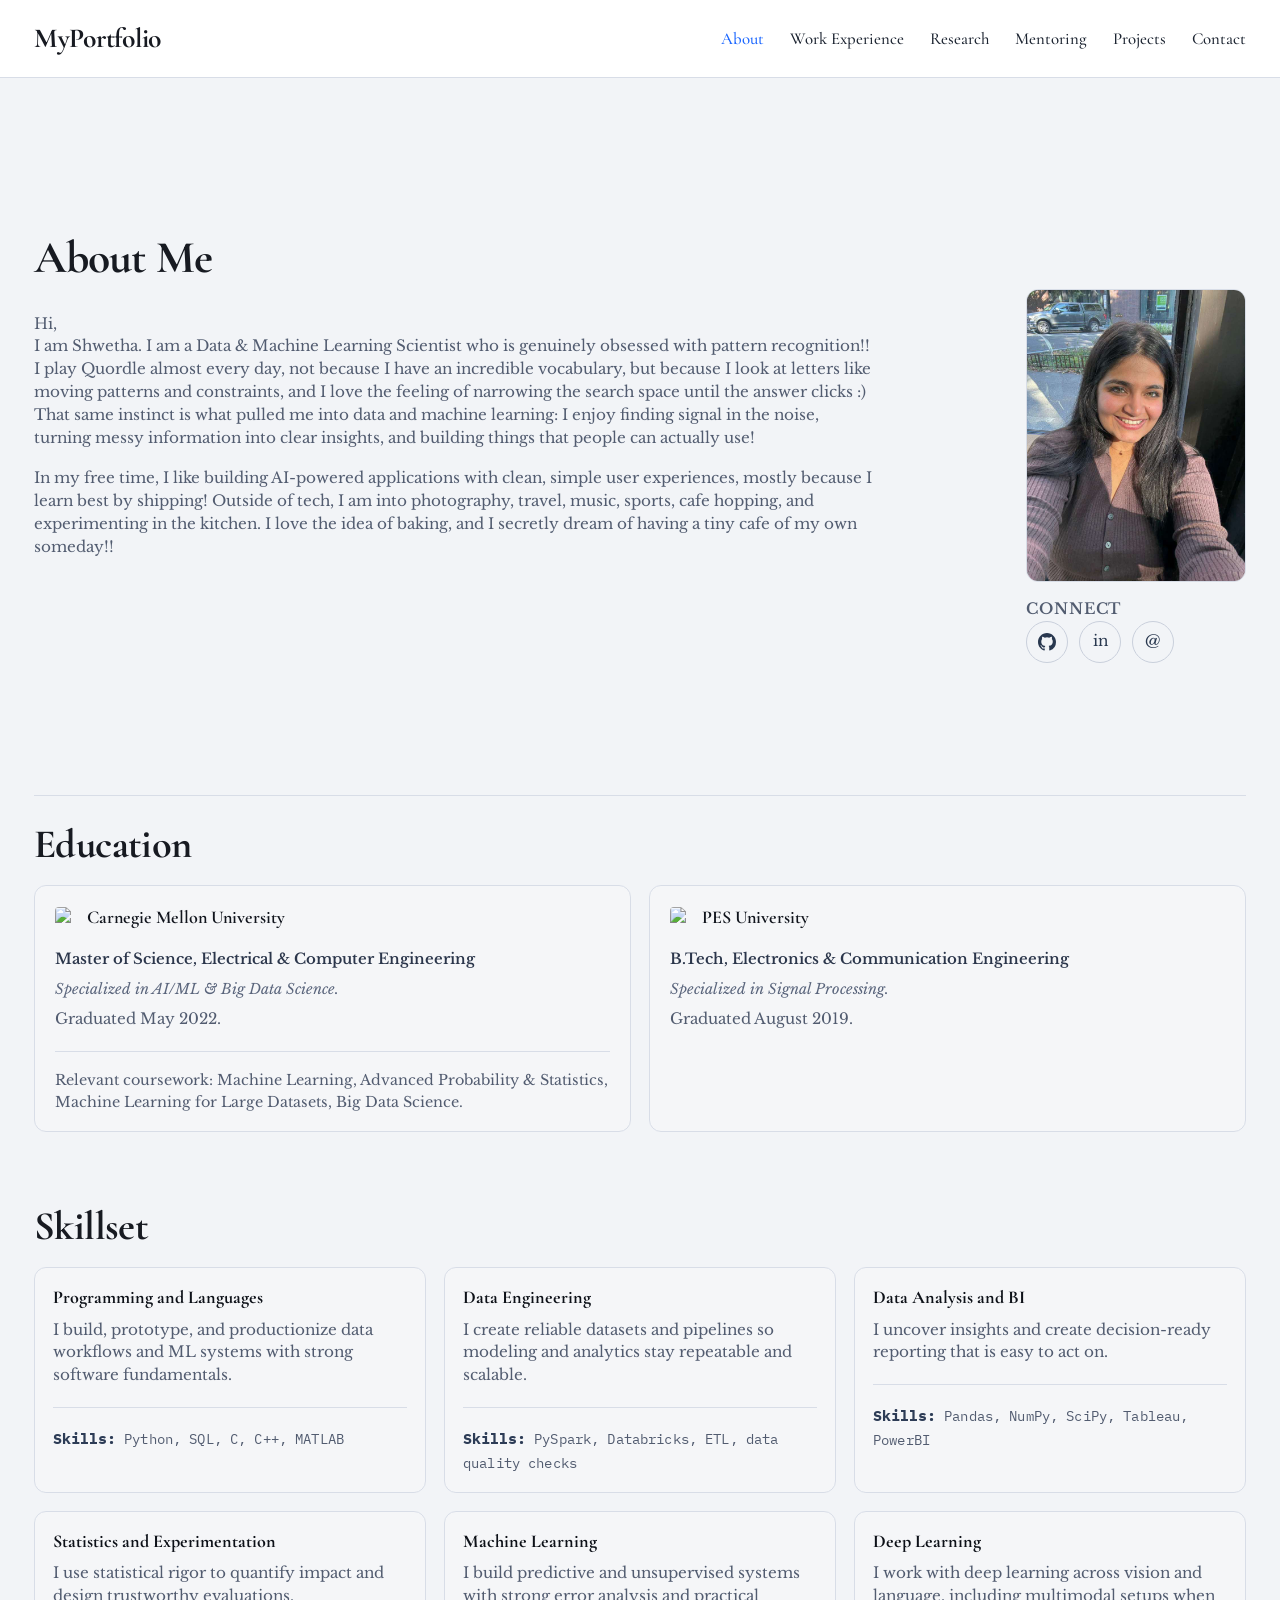
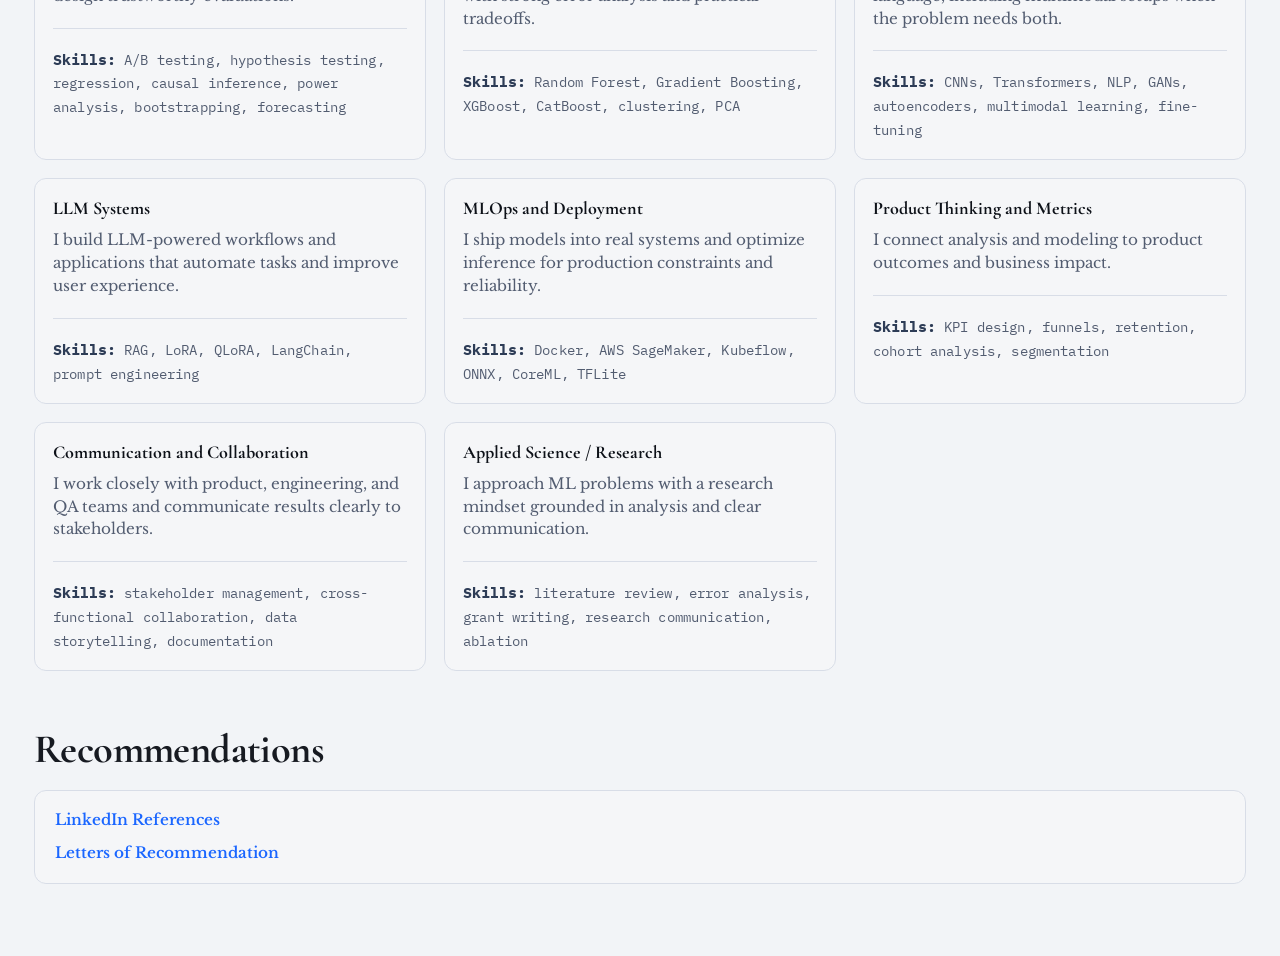
==== index.html @ 2f1eee90 "Initial portfolio site" ====
<!DOCTYPE html>
<html lang="en">
  <head>
    <meta charset="UTF-8" />
    <meta name="viewport" content="width=device-width, initial-scale=1.0" />
    <title>MyPortfolio | About</title>
    <link rel="preconnect" href="https://fonts.googleapis.com" />
    <link rel="preconnect" href="https://fonts.gstatic.com" crossorigin />
    <link
      href="https://fonts.googleapis.com/css2?family=Cormorant+Garamond:wght@500;600;700&family=IBM+Plex+Mono:wght@400;500&family=Libre+Baskerville:wght@400;700&display=swap"
      rel="stylesheet"
    />
    <link rel="stylesheet" href="assets/styles.css" />
  </head>
  <body class="home-page">
    <header class="site-header">
      <div class="header-inner">
        <a class="brand" href="index.html">MyPortfolio</a>
        <nav class="site-nav" aria-label="Primary">
          <a data-nav-link href="index.html">About</a>
          <a data-nav-link href="work-experience.html">Work Experience</a>
          <a data-nav-link href="research.html">Research</a>
          <a data-nav-link href="mentoring.html">Mentoring</a>
          <a data-nav-link href="projects.html">Projects</a>
          <a data-nav-link href="contact.html">Contact</a>
        </nav>
      </div>
    </header>

    <main class="page">
      <section class="hero">
        <div class="reveal">
          <h1>About Me</h1>
          <div class="about-copy">
            <p>
              Hi,<br />
              I am Shwetha. I am a Data &amp; Machine Learning Scientist who is genuinely obsessed with
              pattern recognition!! I play Quordle almost every day, not because I have an incredible
              vocabulary, but because I look at letters like moving patterns and constraints, and I love
              the feeling of narrowing the search space until the answer clicks :) That same instinct is
              what pulled me into data and machine learning: I enjoy finding signal in the noise, turning
              messy information into clear insights, and building things that people can actually use!
            </p>
            <p>
              In my free time, I like building AI-powered applications with clean, simple user
              experiences, mostly because I learn best by shipping! Outside of tech, I am into
              photography, travel, music, sports, cafe hopping, and experimenting in the kitchen. I love
              the idea of baking, and I secretly dream of having a tiny cafe of my own someday!!
            </p>
          </div>
        </div>
        <aside class="stack reveal">
          <div class="profile-photo-card">
            <img class="profile-photo" src="my_image.jpeg" alt="Shwetha profile photo" loading="eager" />
          </div>
          <div class="connect-card">
            <p class="eyebrow">Connect</p>
            <div class="icon-row">
              <a class="icon-link" href="https://github.com/trshwetha7" target="_blank" rel="noreferrer" aria-label="GitHub">
                <svg viewBox="0 0 16 16" aria-hidden="true">
                  <path d="M8 0C3.58 0 0 3.58 0 8c0 3.54 2.29 6.53 5.47 7.59.4.07.55-.17.55-.38 0-.19-.01-.82-.01-1.49-2.01.37-2.53-.49-2.69-.94-.09-.23-.48-.94-.82-1.13-.28-.15-.68-.52-.01-.53.63-.01 1.08.58 1.23.82.72 1.21 1.87.87 2.33.66.07-.52.28-.87.5-1.07-1.78-.2-3.64-.89-3.64-3.95 0-.87.31-1.59.82-2.15-.08-.2-.36-1.01.08-2.11 0 0 .67-.21 2.2.82a7.65 7.65 0 0 1 4 0c1.53-1.04 2.2-.82 2.2-.82.44 1.1.16 1.91.08 2.11.51.56.82 1.27.82 2.15 0 3.07-1.87 3.75-3.65 3.95.29.25.54.73.54 1.48 0 1.07-.01 1.93-.01 2.2 0 .21.15.46.55.38A8.01 8.01 0 0 0 16 8c0-4.42-3.58-8-8-8z"></path>
                </svg>
              </a>
              <a class="icon-link" href="https://www.linkedin.com/in/shwetha-tinnium-raju/" target="_blank" rel="noreferrer" aria-label="LinkedIn">in</a>
              <a class="icon-link" href="mailto:stinnium@alumni.cmu.edu" aria-label="Email">@</a>
            </div>
          </div>
        </aside>
      </section>

      <section class="section reveal" id="education">
        <h2>Education</h2>
        <div class="card-grid two">
          <article class="card reveal">
            <h3 class="entry-heading">
              <img
                class="entry-logo"
                src="https://www.google.com/s2/favicons?domain=cmu.edu&sz=64"
                alt="Carnegie Mellon University logo"
                loading="lazy"
              />
              <span>Carnegie Mellon University</span>
            </h3>
            <p class="degree">Master of Science, Electrical &amp; Computer Engineering</p>
            <p class="specialization"><em>Specialized in AI/ML &amp; Big Data Science.</em></p>
            <p>Graduated May 2022.</p>
            <p class="meta">
              Relevant coursework: Machine Learning, Advanced Probability &amp; Statistics, Machine
              Learning for Large Datasets, Big Data Science.
            </p>
          </article>
          <article class="card reveal">
            <h3 class="entry-heading">
              <img
                class="entry-logo"
                src="https://www.google.com/s2/favicons?domain=pes.edu&sz=64"
                alt="PES University logo"
                loading="lazy"
              />
              <span>PES University</span>
            </h3>
            <p class="degree">B.Tech, Electronics &amp; Communication Engineering</p>
            <p class="specialization"><em>Specialized in Signal Processing.</em></p>
            <p>Graduated August 2019.</p>
          </article>
        </div>
      </section>

      <section class="section reveal" id="expertise">
        <h2>Skillset</h2>
        <div class="card-grid three">
          <article class="card reveal">
            <h3>Programming and Languages</h3>
            <p>
              I build, prototype, and productionize data workflows and ML systems with strong software
              fundamentals.
            </p>
            <p class="meta"><strong>Skills:</strong> Python, SQL, C, C++, MATLAB</p>
          </article>
          <article class="card reveal">
            <h3>Data Engineering</h3>
            <p>
              I create reliable datasets and pipelines so modeling and analytics stay repeatable and
              scalable.
            </p>
            <p class="meta"><strong>Skills:</strong> PySpark, Databricks, ETL, data quality checks</p>
          </article>
          <article class="card reveal">
            <h3>Data Analysis and BI</h3>
            <p>I uncover insights and create decision-ready reporting that is easy to act on.</p>
            <p class="meta"><strong>Skills:</strong> Pandas, NumPy, SciPy, Tableau, PowerBI</p>
          </article>
          <article class="card reveal">
            <h3>Statistics and Experimentation</h3>
            <p>I use statistical rigor to quantify impact and design trustworthy evaluations.</p>
            <p class="meta">
              <strong>Skills:</strong> A/B testing, hypothesis testing, regression, causal inference,
              power analysis, bootstrapping, forecasting
            </p>
          </article>
          <article class="card reveal">
            <h3>Machine Learning</h3>
            <p>
              I build predictive and unsupervised systems with strong error analysis and practical
              tradeoffs.
            </p>
            <p class="meta">
              <strong>Skills:</strong> Random Forest, Gradient Boosting, XGBoost, CatBoost, clustering,
              PCA
            </p>
          </article>
          <article class="card reveal">
            <h3>Deep Learning</h3>
            <p>
              I work with deep learning across vision and language, including multimodal setups when the
              problem needs both.
            </p>
            <p class="meta">
              <strong>Skills:</strong> CNNs, Transformers, NLP, GANs, autoencoders, multimodal learning,
              fine-tuning
            </p>
          </article>
          <article class="card reveal">
            <h3>LLM Systems</h3>
            <p>
              I build LLM-powered workflows and applications that automate tasks and improve user
              experience.
            </p>
            <p class="meta">
              <strong>Skills:</strong> RAG, LoRA, QLoRA, LangChain, prompt engineering
            </p>
          </article>
          <article class="card reveal">
            <h3>MLOps and Deployment</h3>
            <p>
              I ship models into real systems and optimize inference for production constraints and
              reliability.
            </p>
            <p class="meta">
              <strong>Skills:</strong> Docker, AWS SageMaker, Kubeflow, ONNX, CoreML, TFLite
            </p>
          </article>
          <article class="card reveal">
            <h3>Product Thinking and Metrics</h3>
            <p>I connect analysis and modeling to product outcomes and business impact.</p>
            <p class="meta">
              <strong>Skills:</strong> KPI design, funnels, retention, cohort analysis, segmentation
            </p>
          </article>
          <article class="card reveal">
            <h3>Communication and Collaboration</h3>
            <p>
              I work closely with product, engineering, and QA teams and communicate results clearly to
              stakeholders.
            </p>
            <p class="meta">
              <strong>Skills:</strong> stakeholder management, cross-functional collaboration, data
              storytelling, documentation
            </p>
          </article>
          <article class="card reveal">
            <h3>Applied Science / Research</h3>
            <p>
              I approach ML problems with a research mindset grounded in analysis and clear communication.
            </p>
            <p class="meta">
              <strong>Skills:</strong> literature review, error analysis, grant writing, research
              communication, ablation
            </p>
          </article>
        </div>
      </section>

      <section class="section reveal" id="recommendations">
        <h2>Recommendations</h2>
        <article class="card">
          <div class="recommendation-links">
            <a
              class="action-link"
              href="https://www.linkedin.com/in/shwetha-tinnium-raju/details/recommendations/"
              target="_blank"
              rel="noreferrer"
              >LinkedIn References</a
            >
            <a
              class="action-link"
              href="https://drive.google.com/drive/folders/139yoR8eWuH8xo67OcG-_43g6DNh4XtN8?usp=sharing"
              target="_blank"
              rel="noreferrer"
              >Letters of Recommendation</a
            >
          </div>
        </article>
      </section>
    </main>

    <script src="assets/main.js"></script>
  </body>
</html>
---- assets/styles.css ----
:root {
  --bg: #f2f4f7;
  --surface: #f5f6f8;
  --header: #ffffff;
  --text: #171a21;
  --muted: #525c70;
  --line: #d8dde7;
  --accent: #1a66ff;
  --radius: 12px;
  --max-width: 1320px;
}

* {
  box-sizing: border-box;
}

html,
body {
  margin: 0;
  padding: 0;
}

body {
  font-family: "Libre Baskerville", Georgia, serif;
  font-size: 1.03rem;
  color: var(--text);
  background: var(--bg);
  line-height: 1.5;
}

a {
  color: inherit;
  text-decoration: none;
}

.site-header {
  position: sticky;
  top: 0;
  z-index: 40;
  border-bottom: 1px solid var(--line);
  background: rgba(255, 255, 255, 0.94);
  backdrop-filter: blur(6px);
}

.header-inner {
  max-width: var(--max-width);
  margin: 0 auto;
  padding: 18px 34px;
  display: flex;
  align-items: center;
  justify-content: space-between;
  gap: 22px;
}

.brand {
  font-family: "Cormorant Garamond", "Times New Roman", serif;
  font-size: 1.82rem;
  font-weight: 700;
  letter-spacing: -0.01em;
}

.site-nav {
  display: flex;
  align-items: center;
  gap: 26px;
  flex-wrap: wrap;
}

.site-nav a {
  font-family: "Cormorant Garamond", "Times New Roman", serif;
  font-size: 1.16rem;
  font-weight: 500;
  color: #1c2431;
  transition: color 0.2s ease;
  white-space: nowrap;
}

.site-nav a:hover,
.site-nav a.active {
  color: var(--accent);
}

.page {
  max-width: var(--max-width);
  margin: 0 auto;
  padding: 38px 34px 72px;
}

.hero {
  display: grid;
  grid-template-columns: minmax(0, 1.75fr) minmax(220px, 0.7fr);
  gap: 36px;
  align-items: start;
  border-bottom: 1px solid var(--line);
  padding: 16px 0 36px;
  margin-bottom: 0;
}

.home-page .hero {
  min-height: clamp(520px, calc(100vh - 220px), 680px);
  align-content: center;
  padding-bottom: 32px;
}

.hero.compact {
  min-height: 250px;
  align-content: center;
}

.hero h1,
.section-title {
  margin: 0 0 14px;
  font-family: "Cormorant Garamond", "Times New Roman", serif;
  font-size: clamp(2.12rem, 3.55vw, 2.95rem);
  font-weight: 700;
  line-height: 1.1;
  letter-spacing: -0.02em;
}

.hero p {
  margin: 0;
  max-width: 980px;
  color: var(--muted);
  font-size: 0.95rem;
}

.home-page .hero h1 {
  margin-bottom: 30px;
}

.about-copy p + p {
  margin-top: 18px;
}

.stack {
  justify-self: end;
  padding-top: 56px;
}

.profile-photo-card {
  margin-bottom: 16px;
}

.profile-photo {
  width: min(220px, 32vw);
  aspect-ratio: 3 / 4;
  object-fit: cover;
  object-position: center;
  border-radius: 12px;
  border: 1px solid var(--line);
  display: block;
  background: #dfe4ec;
}

.connect-card {
  padding: 0;
}

.eyebrow {
  margin: 0 0 10px;
  font-size: 1.1rem;
  text-transform: uppercase;
  letter-spacing: 0.06em;
  font-weight: 600;
}

.icon-row {
  display: flex;
  align-items: center;
  gap: 11px;
}

.icon-link {
  width: 42px;
  height: 42px;
  border: 1px solid #c9cfdb;
  border-radius: 999px;
  display: inline-flex;
  align-items: center;
  justify-content: center;
  font-size: 0.95rem;
  color: #29384f;
  background: transparent;
  transition: border-color 0.2s ease, color 0.2s ease;
}

.icon-link svg {
  width: 18px;
  height: 18px;
  fill: currentColor;
}

.entry-heading {
  display: inline-flex;
  align-items: center;
  gap: 10px;
}

.entry-logo {
  width: 22px;
  height: 22px;
  object-fit: contain;
  flex-shrink: 0;
  border-radius: 4px;
}

.icon-link:hover {
  color: var(--accent);
  border-color: var(--accent);
}

.section {
  margin-top: 56px;
}

#education.section {
  margin-top: 26px;
}

#expertise.section {
  margin-top: 72px;
}

.section h2 {
  margin: 0 0 18px;
  font-family: "Cormorant Garamond", "Times New Roman", serif;
  font-size: clamp(2.02rem, 3.15vw, 2.72rem);
  font-weight: 700;
  line-height: 1.12;
  letter-spacing: -0.015em;
}

.card-grid {
  display: grid;
  gap: 18px;
}

.card-grid.two {
  grid-template-columns: repeat(2, minmax(0, 1fr));
}

.card-grid.three {
  grid-template-columns: repeat(3, minmax(0, 1fr));
}

.card-grid.mentoring-list {
  gap: 42px;
}

.mentoring-page .hero.compact {
  min-height: 42vh;
}

.mentoring-page .mentoring-list {
  margin-top: 26px;
  gap: 72px;
}

.mentoring-page .mentoring-list .card {
  padding: 24px 26px;
}

.mentoring-page .mentoring-list .card h3 {
  font-size: 1.28rem;
}

.mentoring-page .mentoring-list .card p {
  font-size: 1.03rem;
  line-height: 1.65;
}

.mentoring-page .timeline-date {
  font-size: 1.02rem;
}

.research-page .hero.compact {
  min-height: 44vh;
}

.research-page .research-list {
  margin-top: 28px;
  gap: 110px;
}

.projects-page .hero.compact {
  min-height: 46vh;
}

.projects-page .hero h1 {
  margin-bottom: 24px;
}

.projects-page .project-list {
  display: grid;
  gap: 74px;
  margin-top: 28px;
  padding-top: 0;
}

.card {
  border: 1px solid var(--line);
  border-radius: var(--radius);
  padding: 18px 20px;
  background: var(--surface);
}

.card h3 {
  margin: 0 0 8px;
  font-family: "Cormorant Garamond", "Times New Roman", serif;
  font-size: 1.13rem;
  font-weight: 650;
  line-height: 1.45;
  color: #11151d;
}

.card p {
  margin: 0;
  color: var(--muted);
  font-size: 0.95rem;
  line-height: 1.5;
}

.meta {
  margin-top: 20px;
  padding-top: 16px;
  border-top: 1px solid var(--line);
  font-size: 0.98rem;
  line-height: 1.55;
}

.meta strong {
  color: #2d3c56;
}

#expertise .card {
  padding: 16px 18px;
}

#expertise .card h3 {
  font-weight: 700;
  color: #0d1118;
}

#expertise .card p:first-of-type {
  margin-bottom: 14px;
}

#education .card > p:not(.meta) {
  margin-bottom: 8px;
}

#education .card .degree {
  margin-bottom: 8px;
  font-weight: 600;
  color: #2b364b;
  font-size: 0.93rem;
}

#education .card .specialization {
  margin: 0 0 10px;
  color: #5a657c;
  font-size: 0.9rem;
}

#education .card .meta {
  margin-top: 20px;
  padding-top: 18px;
  font-size: 0.9rem;
}

#expertise .meta {
  margin-top: 20px;
  padding-top: 18px;
  font-family: "IBM Plex Mono", "SFMono-Regular", Menlo, monospace;
  font-size: 0.88rem;
  letter-spacing: 0.01em;
  line-height: 1.7;
}

#expertise .meta strong {
  font-family: "IBM Plex Mono", "SFMono-Regular", Menlo, monospace;
  font-size: 0.95rem;
  font-weight: 700;
  letter-spacing: 0;
  vertical-align: baseline;
}

.chip-row {
  margin-top: 12px;
  display: flex;
  flex-wrap: wrap;
  gap: 8px;
}

.chip {
  border-radius: 999px;
  padding: 4px 10px;
  font-size: 0.82rem;
  font-weight: 600;
  background: #eaf0fe;
  color: #204182;
}

.timeline {
  margin: 0;
  padding: 0;
  list-style: none;
  position: relative;
}

.timeline::before {
  content: "";
  position: absolute;
  top: 6px;
  bottom: 6px;
  left: 7px;
  width: 2px;
  background: var(--line);
}

.timeline-item {
  position: relative;
  padding-left: 38px;
  margin-bottom: 30px;
}

.timeline-item::before {
  content: "";
  position: absolute;
  top: 7px;
  left: 0;
  width: 14px;
  height: 14px;
  border: 2px solid #7b8598;
  border-radius: 50%;
  background: #fff;
}

.timeline-head {
  display: flex;
  align-items: baseline;
  justify-content: space-between;
  gap: 14px;
  flex-wrap: wrap;
}

.timeline-title {
  margin: 0;
  font-family: "Cormorant Garamond", "Times New Roman", serif;
  font-size: 1.72rem;
  font-weight: 700;
  line-height: 1.2;
  letter-spacing: -0.01em;
}

.timeline-date {
  font-family: "IBM Plex Mono", "SFMono-Regular", Menlo, monospace;
  font-size: 0.95rem;
  color: #5b667b;
}

.timeline-org {
  margin: 3px 0 7px;
  font-size: 1.3rem;
}

.timeline-location {
  margin: 0;
  font-family: "IBM Plex Mono", "SFMono-Regular", Menlo, monospace;
  font-size: 0.95rem;
  color: #5b667b;
}

.timeline-desc {
  margin: 10px 0 0;
  color: var(--muted);
  font-size: 0.93rem;
  max-width: 980px;
}

.work-page .timeline {
  margin-top: 16px;
}

.work-page .timeline::before {
  top: 12px;
}

.work-page .timeline-head {
  margin-bottom: 6px;
}

.work-page .timeline-item {
  margin-bottom: 46px;
}

.project-card {
  display: grid;
  grid-template-columns: minmax(0, 1.2fr) minmax(280px, 1fr);
  gap: 24px;
}

.project-media {
  min-height: 260px;
  border-radius: 10px;
  border: 1px solid var(--line);
  background:
    radial-gradient(circle at 82% 30%, rgba(17, 98, 255, 0.26), transparent 36%),
    radial-gradient(circle at 20% 80%, rgba(13, 170, 120, 0.16), transparent 32%),
    linear-gradient(135deg, #1d2533, #2a3d5d);
  background-position: center;
  background-repeat: no-repeat;
  background-size: cover;
}

.project-media-spendlark {
  background-image: url("project-images/SpendLark.png");
  background-size: contain;
  background-position: center;
  background-repeat: no-repeat;
  background-color: var(--surface);
}

.project-media-pms {
  background-image:
    url("project-images/PMSMoodCompass.png"),
    radial-gradient(circle at 82% 30%, rgba(17, 98, 255, 0.26), transparent 36%),
    radial-gradient(circle at 20% 80%, rgba(13, 170, 120, 0.16), transparent 32%),
    linear-gradient(135deg, #1d2533, #2a3d5d);
}

.project-media-studybuddy {
  background-image: url("project-images/StudyBuddyAI.png");
  background-size: contain;
  background-position: center;
  background-repeat: no-repeat;
  background-color: var(--surface);
}

.project-media-sqlsprint {
  background-image:
    url("project-images/SQLSprint.png"),
    radial-gradient(circle at 82% 30%, rgba(17, 98, 255, 0.26), transparent 36%),
    radial-gradient(circle at 20% 80%, rgba(13, 170, 120, 0.16), transparent 32%),
    linear-gradient(135deg, #1d2533, #2a3d5d);
}

.project-media-glowkind {
  background-image:
    url("project-images/GlowKind.png"),
    radial-gradient(circle at 82% 30%, rgba(17, 98, 255, 0.26), transparent 36%),
    radial-gradient(circle at 20% 80%, rgba(13, 170, 120, 0.16), transparent 32%),
    linear-gradient(135deg, #1d2533, #2a3d5d);
}

.project-actions {
  display: flex;
  gap: 14px;
  margin-top: 15px;
}

.action-link {
  color: var(--accent);
  font-weight: 600;
  font-size: 0.95rem;
}

.recommendation-links {
  display: grid;
  gap: 10px;
}

.recommendation-links .action-link {
  width: fit-content;
}

.publication-line {
  margin: 8px 0 0;
  font-family: "IBM Plex Mono", "SFMono-Regular", Menlo, monospace;
  color: #5b667b;
  font-size: 0.88rem;
}

.research-overview {
  margin-top: 16px !important;
}

.contact-layout {
  display: grid;
  grid-template-columns: minmax(260px, 0.8fr) minmax(0, 1.2fr);
  gap: 24px;
}

.contact-panel {
  border: 1px solid var(--line);
  border-radius: var(--radius);
  background: var(--surface);
  padding: 20px;
}

.contact-list {
  display: grid;
  gap: 8px;
  margin-bottom: 18px;
}

.contact-list span {
  color: #576179;
  font-size: 0.92rem;
  text-transform: uppercase;
  letter-spacing: 0.03em;
}

.contact-list a {
  font-size: 1rem;
  color: var(--accent);
  font-weight: 600;
}

.contact-form {
  display: grid;
  gap: 14px;
}

.form-grid {
  display: grid;
  grid-template-columns: 1fr 1fr;
  gap: 12px;
}

.field {
  display: grid;
  gap: 6px;
}

.field label {
  font-weight: 600;
  font-size: 0.95rem;
}

.field input,
.field textarea {
  width: 100%;
  border-radius: 8px;
  border: 1px solid var(--line);
  padding: 11px 12px;
  font-size: 0.95rem;
  font-family: inherit;
  color: var(--text);
  background: #fff;
}

.field textarea {
  min-height: 144px;
  resize: vertical;
}

.btn {
  border: 0;
  border-radius: 8px;
  background: #111723;
  color: #fff;
  font-size: 0.98rem;
  font-weight: 600;
  padding: 12px 18px;
  width: fit-content;
  cursor: pointer;
}

.btn:hover {
  background: #1d293d;
}

.reveal {
  opacity: 0;
  transform: translateY(40px) scale(0.985);
  filter: blur(5px);
  transition:
    opacity 0.9s cubic-bezier(0.22, 1, 0.36, 1),
    transform 0.9s cubic-bezier(0.22, 1, 0.36, 1),
    filter 0.8s cubic-bezier(0.22, 1, 0.36, 1);
  transition-delay: var(--reveal-delay, 0s);
}

.reveal.is-visible {
  opacity: 1;
  transform: translateY(0) scale(1);
  filter: blur(0);
}

.home-page .hero .reveal {
  transition-delay: 0.05s;
}

@media (max-width: 1300px) {
  .brand {
    font-size: 1.72rem;
  }

  .site-nav a {
    font-size: 1.05rem;
  }
}

@media (max-width: 980px) {
  .header-inner {
    padding: 14px 16px;
  }

  .site-nav {
    gap: 12px;
  }

  .site-nav a {
    font-size: 1rem;
  }

  .page {
    padding: 24px 16px 48px;
  }

  .hero,
  .contact-layout,
  .project-card {
    grid-template-columns: 1fr;
  }

  .hero {
    gap: 18px;
    padding-bottom: 34px;
    margin-bottom: 30px;
  }

  .home-page .hero {
    min-height: auto;
    padding-bottom: 34px;
  }

  .mentoring-page .hero.compact {
    min-height: auto;
  }

  .mentoring-page .mentoring-list {
    margin-top: 18px;
    gap: 44px;
  }

  .research-page .hero.compact {
    min-height: auto;
  }

  .research-page .research-list {
    margin-top: 18px;
    gap: 46px;
  }

  .projects-page .hero.compact {
    min-height: auto;
  }

  .projects-page .project-list {
    margin-top: 18px;
    gap: 40px;
  }

  #education.section,
  #expertise.section {
    margin-top: 44px;
  }

  .stack {
    justify-self: start;
    padding-top: 0;
  }

  .profile-photo {
    width: min(210px, 52vw);
  }

  .card-grid.two,
  .card-grid.three,
  .form-grid {
    grid-template-columns: 1fr;
  }
}
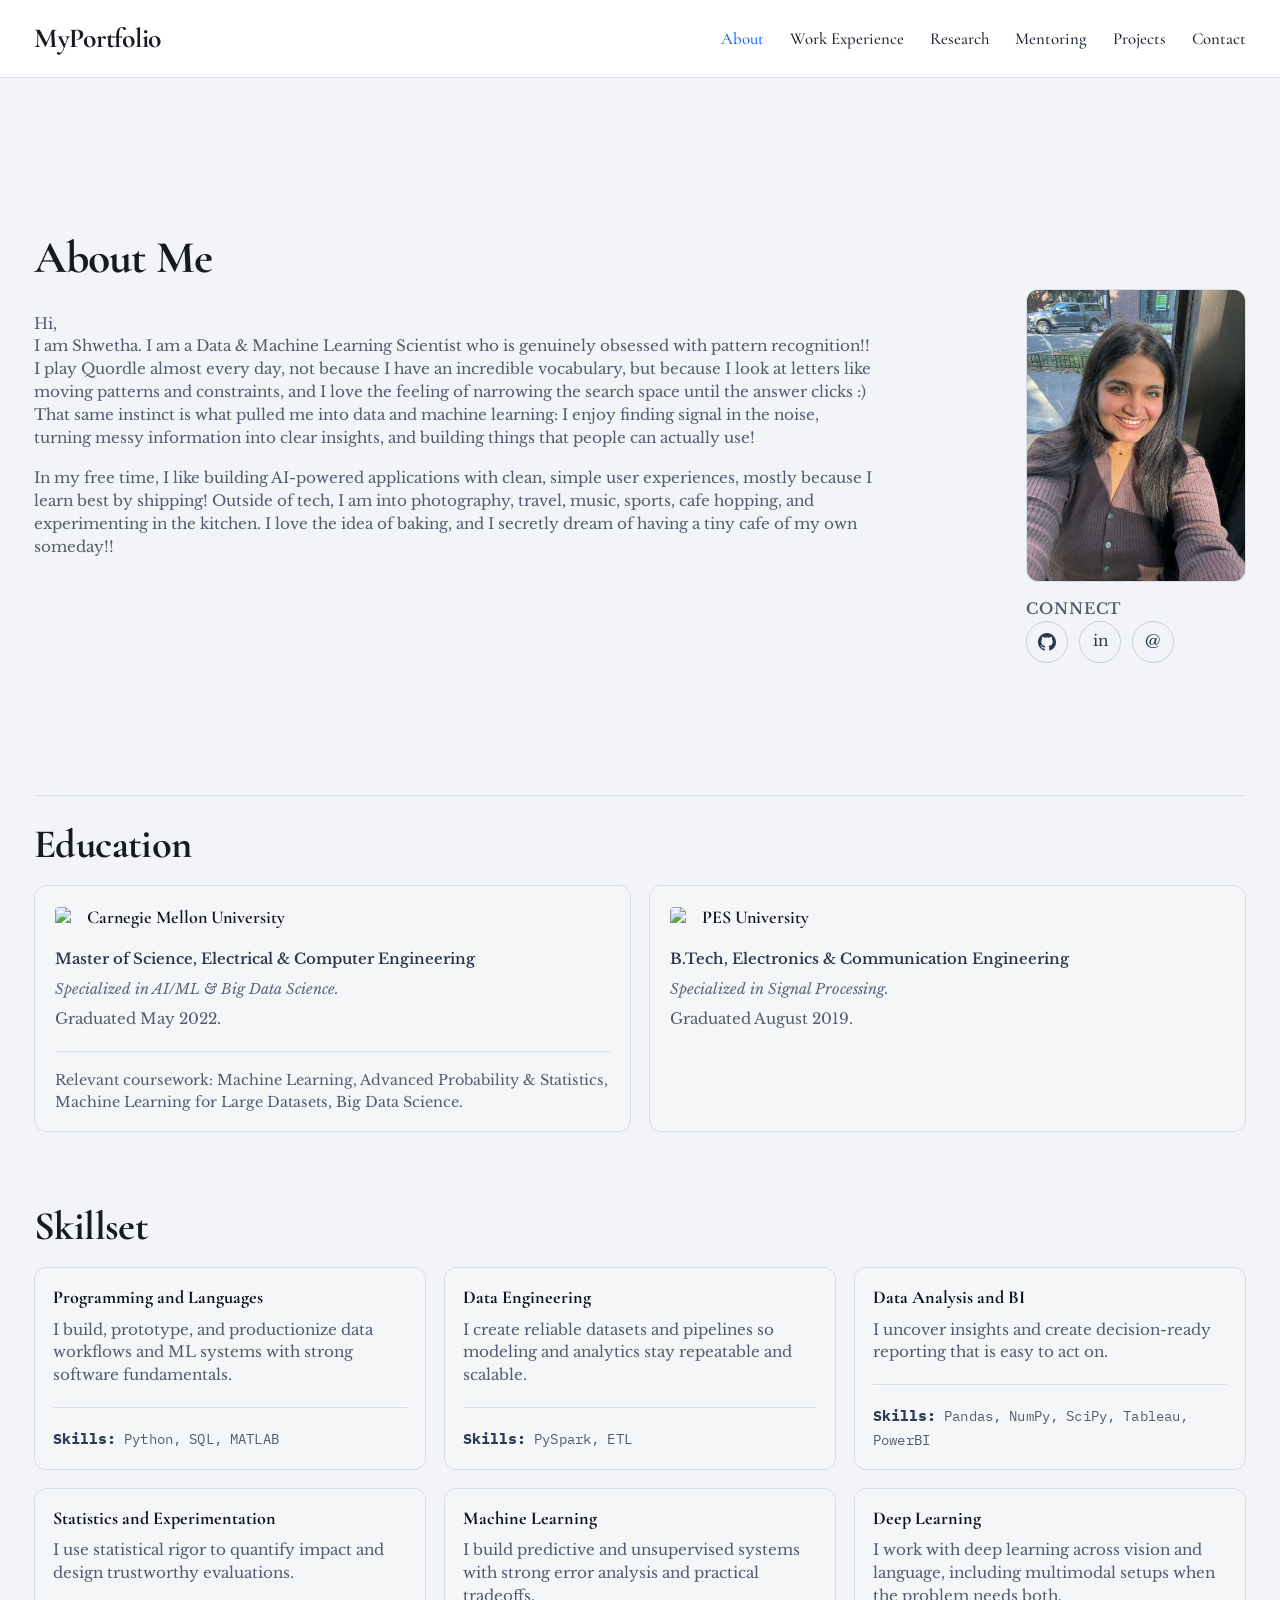
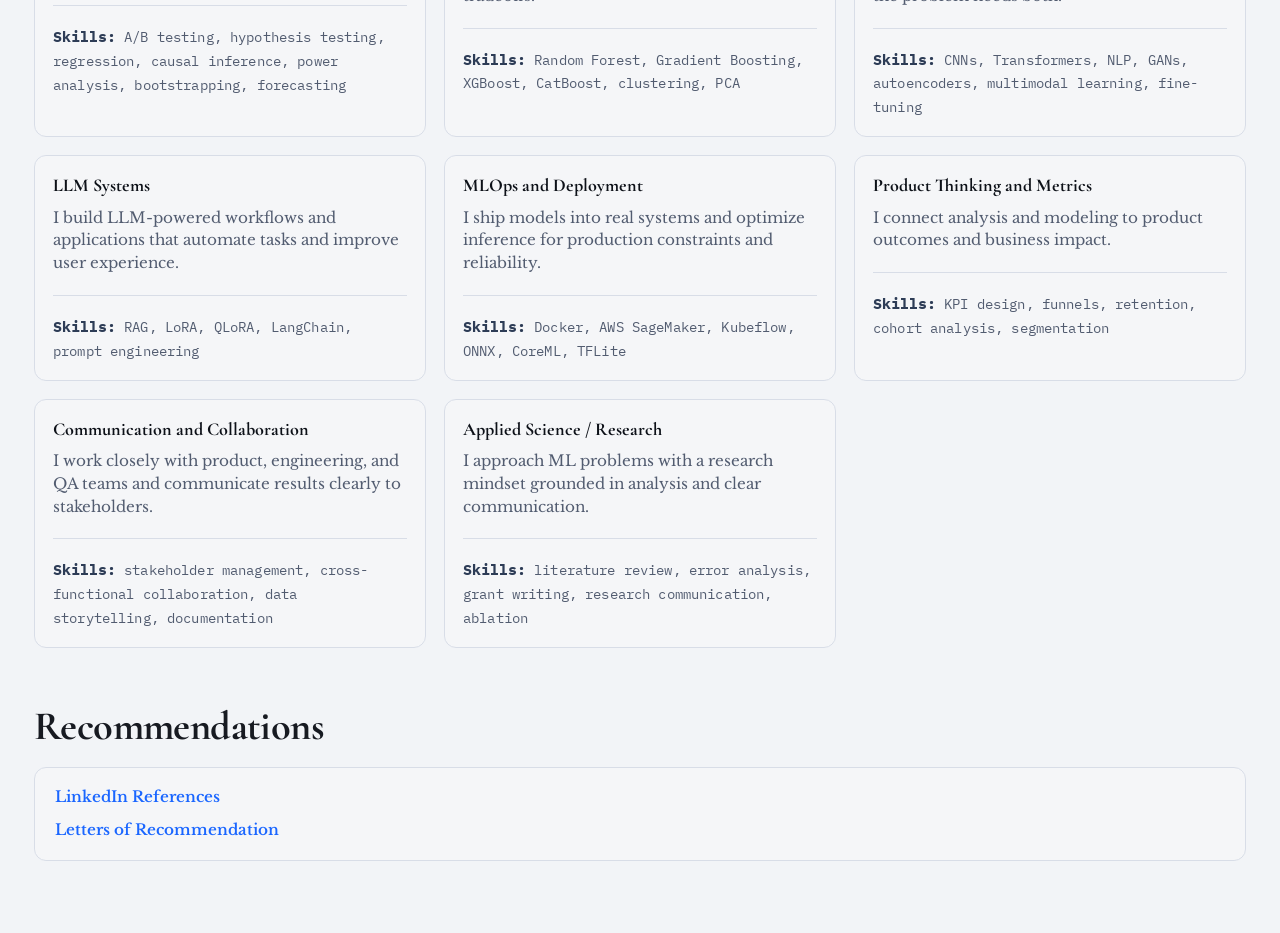
==== commit 9105b3b1: "Update skill tags on about page" ====
--- a/index.html
+++ b/index.html
@@ -115,7 +115,7 @@
               I build, prototype, and productionize data workflows and ML systems with strong software
               fundamentals.
             </p>
-            <p class="meta"><strong>Skills:</strong> Python, SQL, C, C++, MATLAB</p>
+            <p class="meta"><strong>Skills:</strong> Python, SQL, MATLAB</p>
           </article>
           <article class="card reveal">
             <h3>Data Engineering</h3>
@@ -123,7 +123,7 @@
               I create reliable datasets and pipelines so modeling and analytics stay repeatable and
               scalable.
             </p>
-            <p class="meta"><strong>Skills:</strong> PySpark, Databricks, ETL, data quality checks</p>
+            <p class="meta"><strong>Skills:</strong> PySpark, ETL</p>
           </article>
           <article class="card reveal">
             <h3>Data Analysis and BI</h3>
